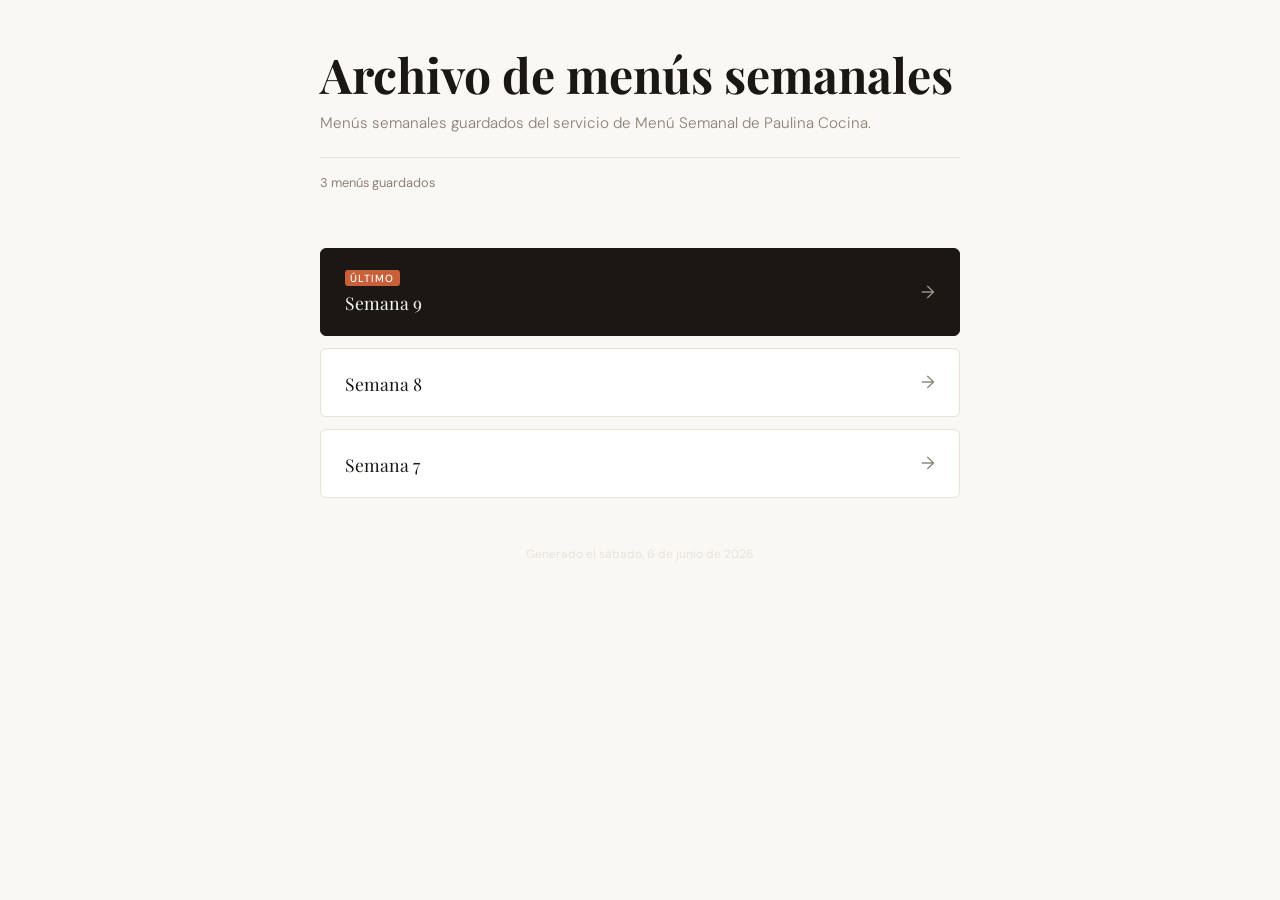
==== index.html @ 0492d706 "chore: regenerar index.html [skip ci]" ====
<!DOCTYPE html>
<html lang="es">
<head>
  <meta charset="UTF-8" />
  <meta name="viewport" content="width=device-width, initial-scale=1.0" />
  <title>Archivo de menús semanales</title>
  <link rel="preconnect" href="https://fonts.googleapis.com" />
  <link rel="preconnect" href="https://fonts.gstatic.com" crossorigin />
  <link href="https://fonts.googleapis.com/css2?family=Playfair+Display:wght@400;700&family=DM+Sans:wght@300;400;500&display=swap" rel="stylesheet" />
  <style>
    *, *::before, *::after { box-sizing: border-box; margin: 0; padding: 0; }

    :root {
      --bg: #faf8f4;
      --surface: #ffffff;
      --border: #e8e2d9;
      --text: #1a1714;
      --muted: #8a8076;
      --accent: #c8603a;
      --accent-light: #f5ede8;
      --latest-bg: #1a1714;
      --latest-text: #faf8f4;
    }

    body {
      background: var(--bg);
      color: var(--text);
      font-family: 'DM Sans', sans-serif;
      min-height: 100vh;
      padding: 3rem 1.5rem 5rem;
    }

    header {
      max-width: 640px;
      margin: 0 auto 3.5rem;
    }

    .eyebrow {
      font-size: 0.7rem;
      font-weight: 500;
      letter-spacing: 0.15em;
      text-transform: uppercase;
      color: var(--accent);
      margin-bottom: 0.75rem;
    }

    h1 {
      font-family: 'Playfair Display', serif;
      font-size: clamp(2rem, 5vw, 3rem);
      font-weight: 700;
      line-height: 1.1;
      color: var(--text);
    }

    .subtitle {
      margin-top: 0.75rem;
      font-size: 0.95rem;
      color: var(--muted);
      font-weight: 300;
    }

    .count {
      display: inline-block;
      margin-top: 1.5rem;
      font-size: 0.8rem;
      color: var(--muted);
      border-top: 1px solid var(--border);
      padding-top: 1rem;
      width: 100%;
    }

    .grid {
      max-width: 640px;
      margin: 0 auto;
      display: flex;
      flex-direction: column;
      gap: 0.75rem;
    }

    .card {
      display: grid;
      grid-template-columns: 1fr auto;
      grid-template-rows: auto auto;
      gap: 0.25rem 1rem;
      padding: 1.25rem 1.5rem;
      background: var(--surface);
      border: 1px solid var(--border);
      border-radius: 6px;
      text-decoration: none;
      color: inherit;
      transition: border-color 0.15s, box-shadow 0.15s, transform 0.15s;
      position: relative;
      overflow: hidden;
    }

    .card::before {
      content: '';
      position: absolute;
      left: 0; top: 0; bottom: 0;
      width: 3px;
      background: transparent;
      transition: background 0.15s;
    }

    .card:hover {
      border-color: var(--accent);
      box-shadow: 0 4px 20px rgba(200, 96, 58, 0.08);
      transform: translateX(2px);
    }

    .card:hover::before { background: var(--accent); }

    .card--latest {
      background: var(--latest-bg);
      border-color: var(--latest-bg);
      color: var(--latest-text);
    }

    .card--latest:hover {
      border-color: var(--accent);
      box-shadow: 0 4px 24px rgba(0,0,0,0.2);
    }

    .card-header {
      grid-column: 1;
      grid-row: 1;
      display: flex;
      align-items: center;
      gap: 0.5rem;
      min-height: 1.2rem;
    }

    .badge {
      font-size: 0.65rem;
      font-weight: 500;
      letter-spacing: 0.1em;
      text-transform: uppercase;
      background: var(--accent);
      color: white;
      padding: 0.15em 0.5em;
      border-radius: 3px;
    }

    .label {
      font-size: 0.75rem;
      color: var(--muted);
      font-weight: 300;
    }

    .card--latest .label { color: #a09890; }

    .card-title {
      grid-column: 1;
      grid-row: 2;
      font-family: 'Playfair Display', serif;
      font-size: 1.1rem;
      font-weight: 400;
      line-height: 1.3;
    }

    .card-arrow {
      grid-column: 2;
      grid-row: 1 / 3;
      display: flex;
      align-items: center;
      font-size: 1.1rem;
      color: var(--muted);
      transition: transform 0.15s, color 0.15s;
    }

    .card:hover .card-arrow {
      transform: translateX(3px);
      color: var(--accent);
    }

    .card--latest .card-arrow { color: #a09890; }
    .card--latest:hover .card-arrow { color: var(--accent); }

    .empty {
      max-width: 640px;
      margin: 0 auto;
      padding: 3rem;
      text-align: center;
      color: var(--muted);
      border: 1px dashed var(--border);
      border-radius: 6px;
      line-height: 2;
    }

    .empty code {
      font-size: 0.85rem;
      background: var(--border);
      padding: 0.1em 0.4em;
      border-radius: 3px;
    }

    footer {
      max-width: 640px;
      margin: 3rem auto 0;
      font-size: 0.75rem;
      color: var(--border);
      text-align: center;
    }
  </style>
</head>
<body>
  <header>
    <h1>Archivo de menús semanales</h1>
    <p class="subtitle">Menús semanales guardados del servicio de Menú Semanal de Paulina Cocina.</p>
    <span class="count">3 menús guardados</span>
  </header>

  <main class="grid">
    
      <a href="menus/menu_semana_9.html" class="card card--latest">
        
          <div class="card-header">
            <span class="badge">Último</span>
          </div>
        
        <div class="card-title">Semana 9</div>
        <div class="card-arrow">→</div>
      </a>

      <a href="menus/menu_semana_8.html" class="card">
        
        
        <div class="card-title">Semana 8</div>
        <div class="card-arrow">→</div>
      </a>

      <a href="menus/menu_semana_7.html" class="card">
        
        
        <div class="card-title">Semana 7</div>
        <div class="card-arrow">→</div>
      </a>
  </main>

  <footer>
    Generado el sábado, 6 de junio de 2026
  </footer>
</body>
</html>
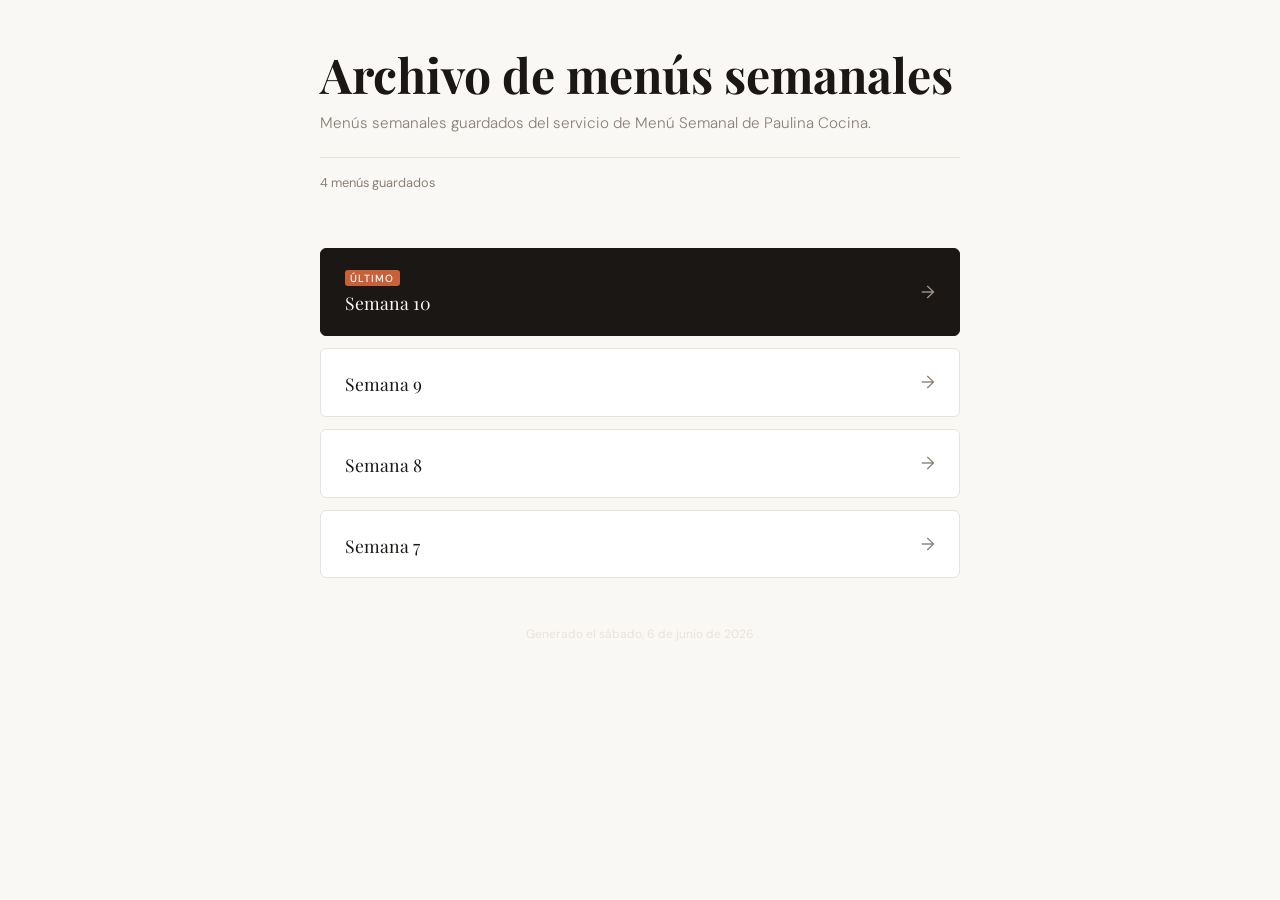
==== commit a31dcf4b: "chore: regenerar index.html [skip ci]" ====
--- a/index.html
+++ b/index.html
@@ -207,16 +207,23 @@
   <header>
     <h1>Archivo de menús semanales</h1>
     <p class="subtitle">Menús semanales guardados del servicio de Menú Semanal de Paulina Cocina.</p>
-    <span class="count">3 menús guardados</span>
+    <span class="count">4 menús guardados</span>
   </header>
 
   <main class="grid">
     
-      <a href="menus/menu_semana_9.html" class="card card--latest">
+      <a href="menus/menu_semana_10.html" class="card card--latest">
         
           <div class="card-header">
             <span class="badge">Último</span>
           </div>
+        
+        <div class="card-title">Semana 10</div>
+        <div class="card-arrow">→</div>
+      </a>
+
+      <a href="menus/menu_semana_9.html" class="card">
+        
         
         <div class="card-title">Semana 9</div>
         <div class="card-arrow">→</div>
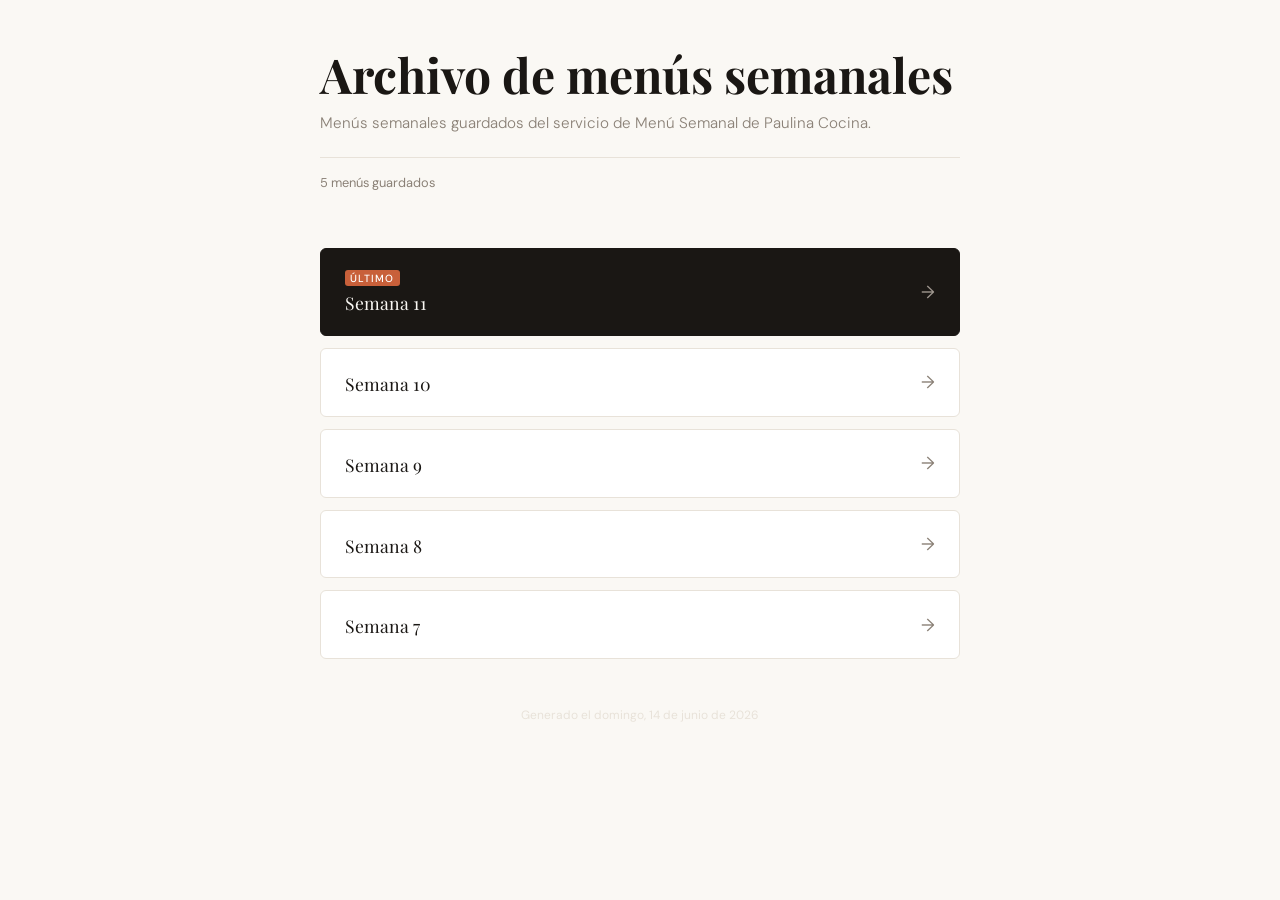
==== commit adaac14d: "chore: regenerar index.html [skip ci]" ====
--- a/index.html
+++ b/index.html
@@ -207,17 +207,24 @@
   <header>
     <h1>Archivo de menús semanales</h1>
     <p class="subtitle">Menús semanales guardados del servicio de Menú Semanal de Paulina Cocina.</p>
-    <span class="count">4 menús guardados</span>
+    <span class="count">5 menús guardados</span>
   </header>
 
   <main class="grid">
     
-      <a href="menus/menu_semana_10.html" class="card card--latest">
+      <a href="menus/menu_semana_11.html" class="card card--latest">
         
           <div class="card-header">
             <span class="badge">Último</span>
           </div>
         
+        <div class="card-title">Semana 11</div>
+        <div class="card-arrow">→</div>
+      </a>
+
+      <a href="menus/menu_semana_10.html" class="card">
+        
+        
         <div class="card-title">Semana 10</div>
         <div class="card-arrow">→</div>
       </a>
@@ -245,7 +252,7 @@
   </main>
 
   <footer>
-    Generado el sábado, 6 de junio de 2026
+    Generado el domingo, 14 de junio de 2026
   </footer>
 </body>
 </html>
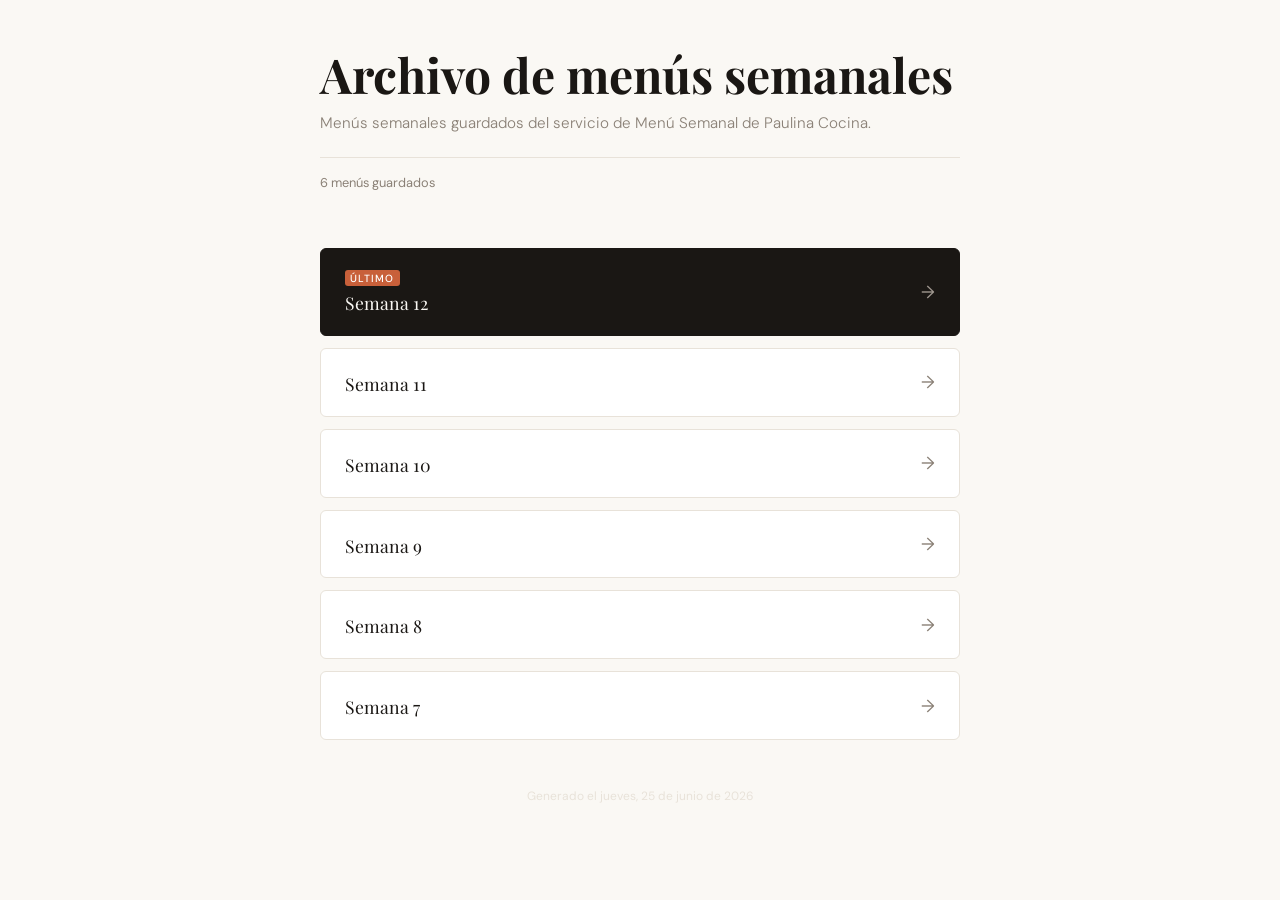
==== commit eafdc92e: "chore: regenerar index.html [skip ci]" ====
--- a/index.html
+++ b/index.html
@@ -207,17 +207,24 @@
   <header>
     <h1>Archivo de menús semanales</h1>
     <p class="subtitle">Menús semanales guardados del servicio de Menú Semanal de Paulina Cocina.</p>
-    <span class="count">5 menús guardados</span>
+    <span class="count">6 menús guardados</span>
   </header>
 
   <main class="grid">
     
-      <a href="menus/menu_semana_11.html" class="card card--latest">
+      <a href="menus/menu_semana_12.html" class="card card--latest">
         
           <div class="card-header">
             <span class="badge">Último</span>
           </div>
         
+        <div class="card-title">Semana 12</div>
+        <div class="card-arrow">→</div>
+      </a>
+
+      <a href="menus/menu_semana_11.html" class="card">
+        
+        
         <div class="card-title">Semana 11</div>
         <div class="card-arrow">→</div>
       </a>
@@ -252,7 +259,7 @@
   </main>
 
   <footer>
-    Generado el domingo, 14 de junio de 2026
+    Generado el jueves, 25 de junio de 2026
   </footer>
 </body>
 </html>
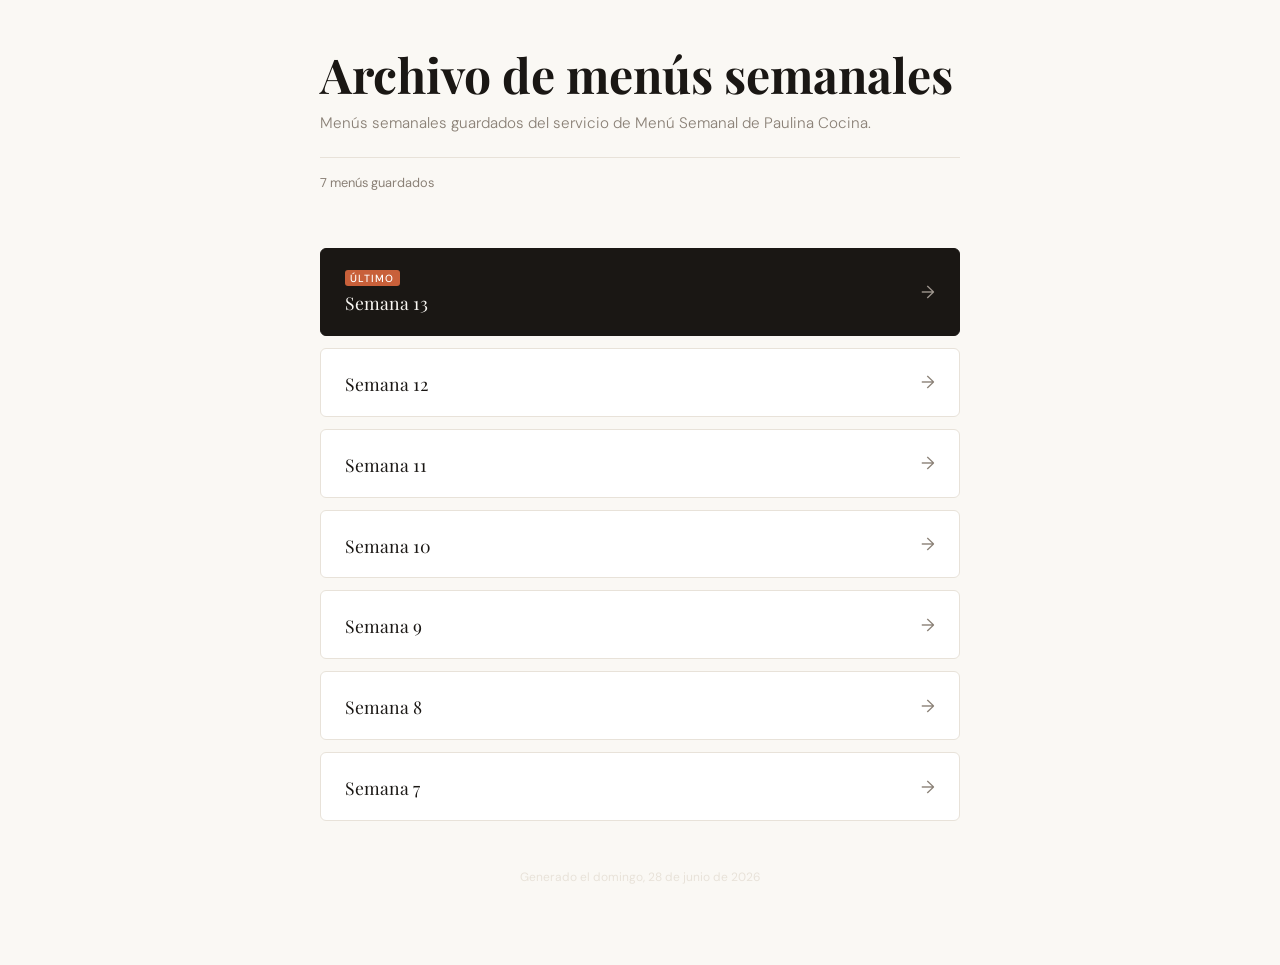
==== commit 36843919: "chore: regenerar index.html [skip ci]" ====
--- a/index.html
+++ b/index.html
@@ -207,17 +207,24 @@
   <header>
     <h1>Archivo de menús semanales</h1>
     <p class="subtitle">Menús semanales guardados del servicio de Menú Semanal de Paulina Cocina.</p>
-    <span class="count">6 menús guardados</span>
+    <span class="count">7 menús guardados</span>
   </header>
 
   <main class="grid">
     
-      <a href="menus/menu_semana_12.html" class="card card--latest">
+      <a href="menus/menu_semana_13.html" class="card card--latest">
         
           <div class="card-header">
             <span class="badge">Último</span>
           </div>
         
+        <div class="card-title">Semana 13</div>
+        <div class="card-arrow">→</div>
+      </a>
+
+      <a href="menus/menu_semana_12.html" class="card">
+        
+        
         <div class="card-title">Semana 12</div>
         <div class="card-arrow">→</div>
       </a>
@@ -259,7 +266,7 @@
   </main>
 
   <footer>
-    Generado el jueves, 25 de junio de 2026
+    Generado el domingo, 28 de junio de 2026
   </footer>
 </body>
 </html>
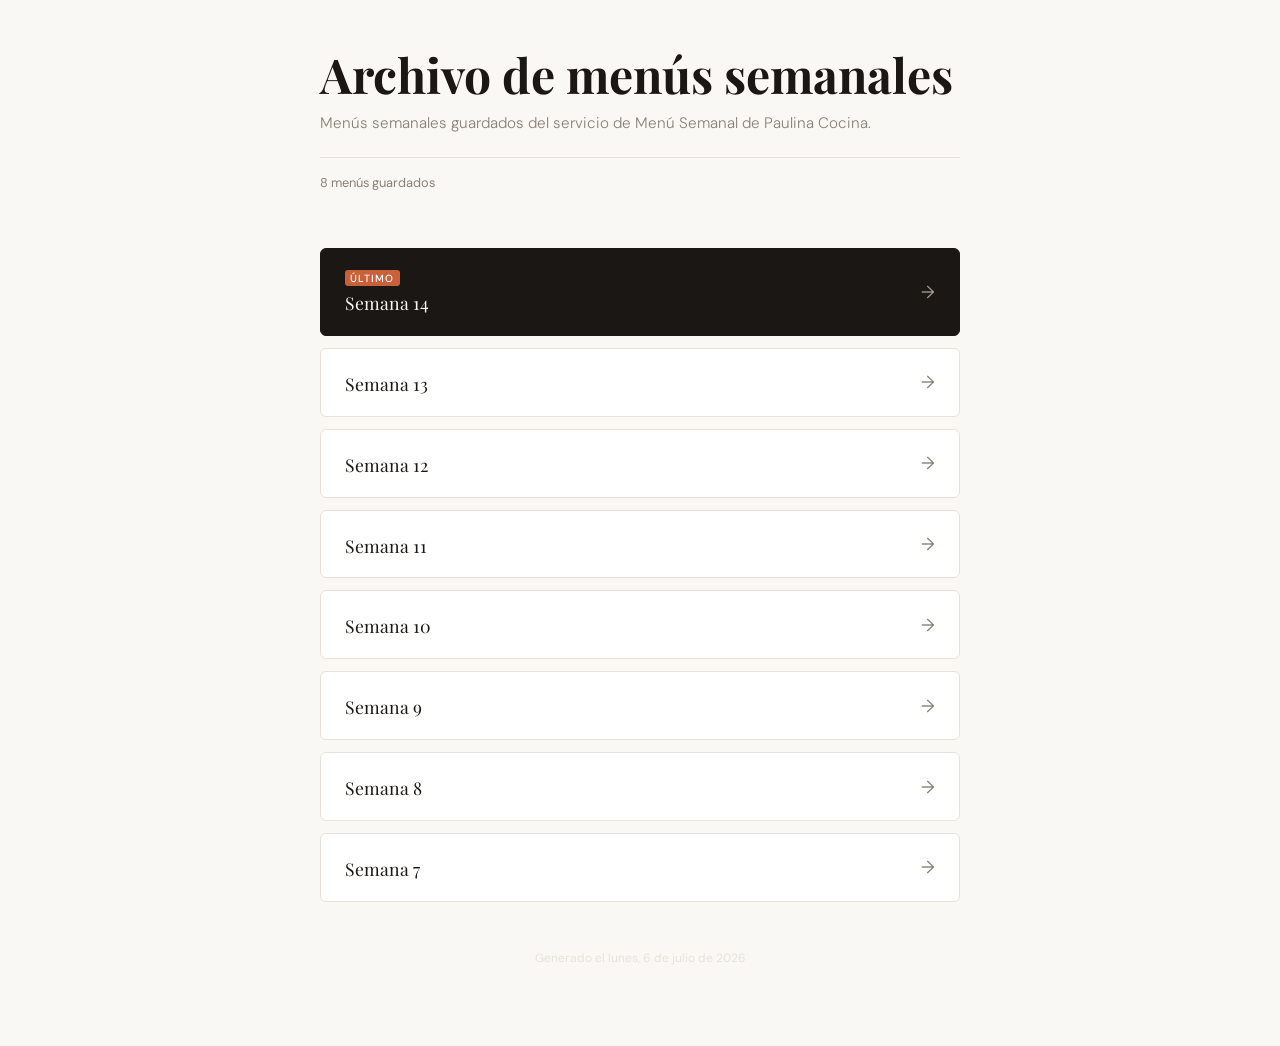
==== commit 7c382305: "chore: regenerar index.html [skip ci]" ====
--- a/index.html
+++ b/index.html
@@ -207,17 +207,24 @@
   <header>
     <h1>Archivo de menús semanales</h1>
     <p class="subtitle">Menús semanales guardados del servicio de Menú Semanal de Paulina Cocina.</p>
-    <span class="count">7 menús guardados</span>
+    <span class="count">8 menús guardados</span>
   </header>
 
   <main class="grid">
     
-      <a href="menus/menu_semana_13.html" class="card card--latest">
+      <a href="menus/menu_semana_14.html" class="card card--latest">
         
           <div class="card-header">
             <span class="badge">Último</span>
           </div>
         
+        <div class="card-title">Semana 14</div>
+        <div class="card-arrow">→</div>
+      </a>
+
+      <a href="menus/menu_semana_13.html" class="card">
+        
+        
         <div class="card-title">Semana 13</div>
         <div class="card-arrow">→</div>
       </a>
@@ -266,7 +273,7 @@
   </main>
 
   <footer>
-    Generado el domingo, 28 de junio de 2026
+    Generado el lunes, 6 de julio de 2026
   </footer>
 </body>
 </html>
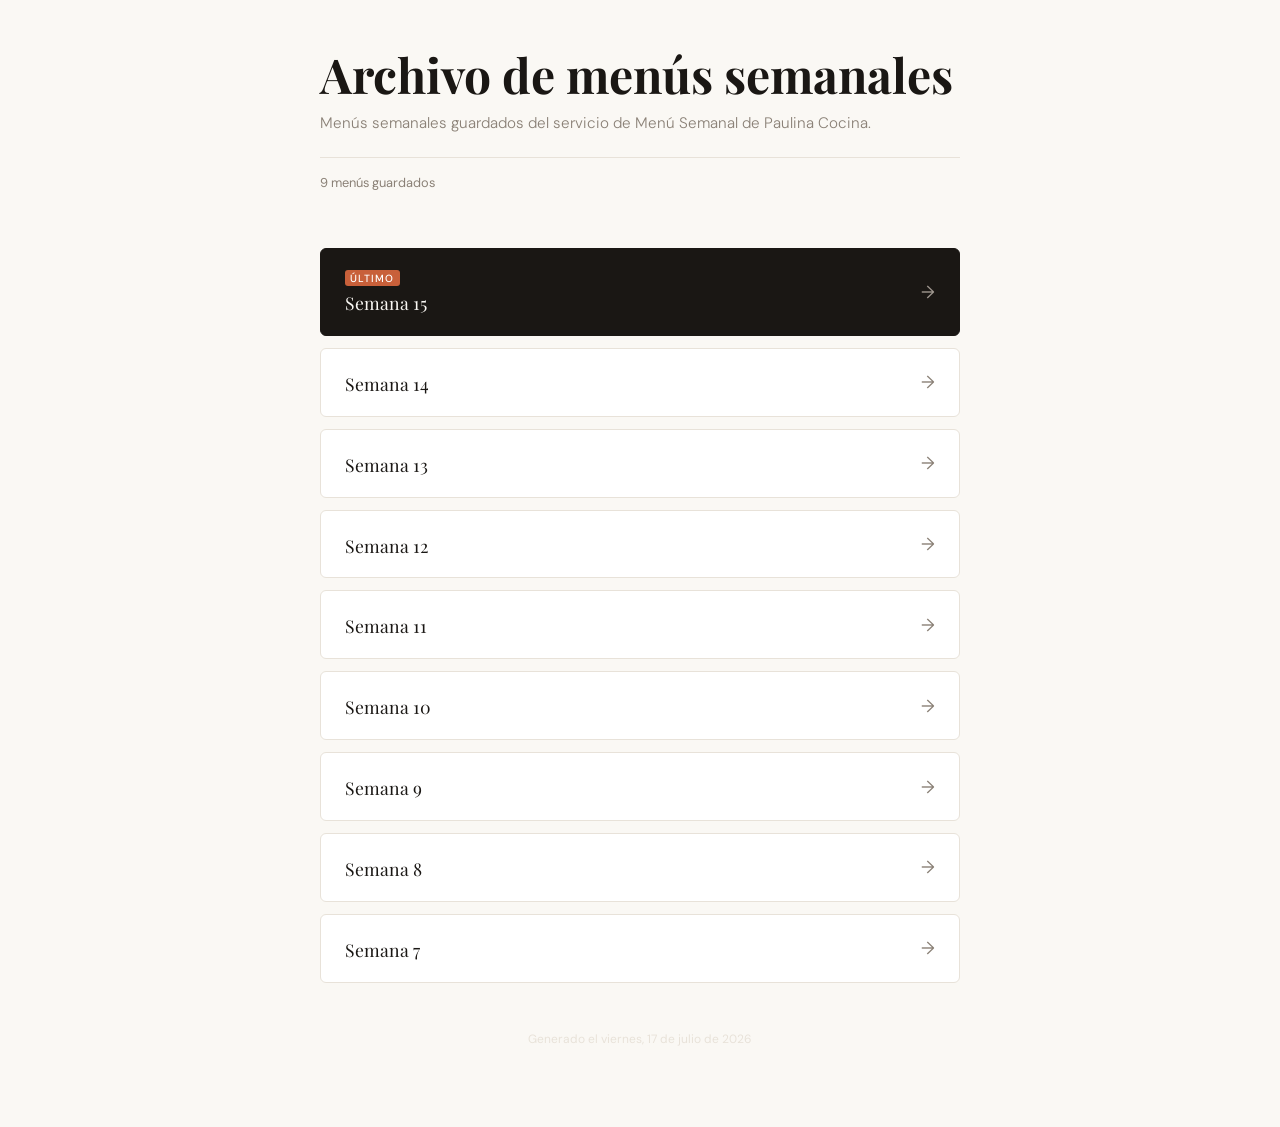
==== commit e4b17ee7: "chore: regenerar index.html [skip ci]" ====
--- a/index.html
+++ b/index.html
@@ -207,17 +207,24 @@
   <header>
     <h1>Archivo de menús semanales</h1>
     <p class="subtitle">Menús semanales guardados del servicio de Menú Semanal de Paulina Cocina.</p>
-    <span class="count">8 menús guardados</span>
+    <span class="count">9 menús guardados</span>
   </header>
 
   <main class="grid">
     
-      <a href="menus/menu_semana_14.html" class="card card--latest">
+      <a href="menus/menu_semana_15.html" class="card card--latest">
         
           <div class="card-header">
             <span class="badge">Último</span>
           </div>
         
+        <div class="card-title">Semana 15</div>
+        <div class="card-arrow">→</div>
+      </a>
+
+      <a href="menus/menu_semana_14.html" class="card">
+        
+        
         <div class="card-title">Semana 14</div>
         <div class="card-arrow">→</div>
       </a>
@@ -273,7 +280,7 @@
   </main>
 
   <footer>
-    Generado el lunes, 6 de julio de 2026
+    Generado el viernes, 17 de julio de 2026
   </footer>
 </body>
 </html>
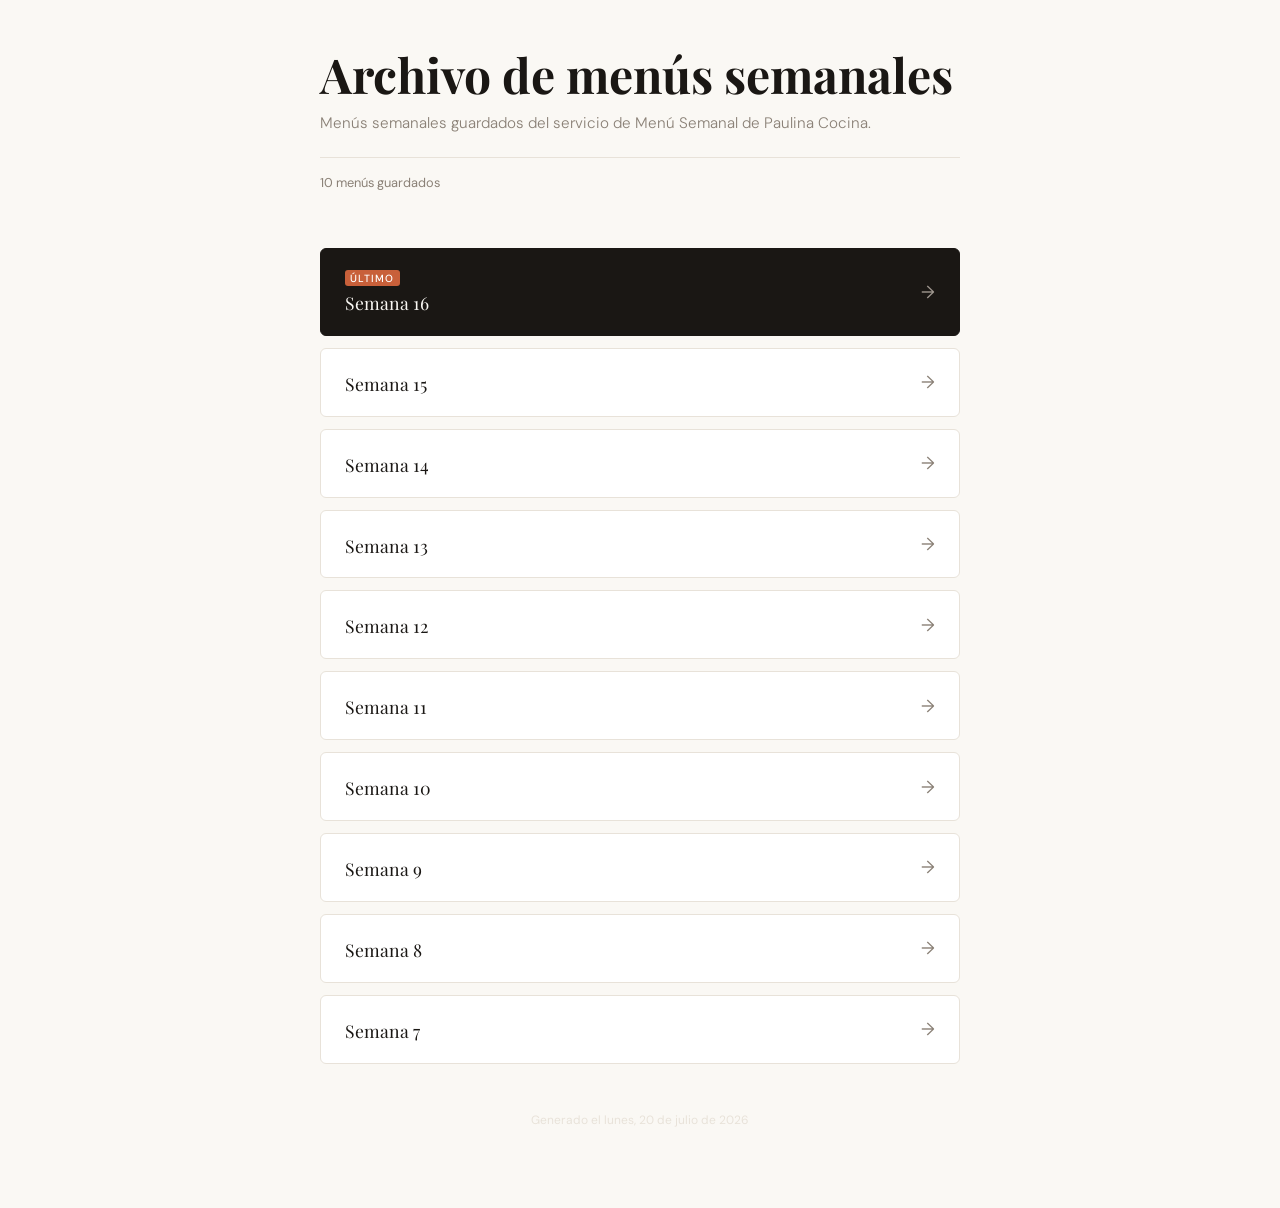
==== commit 9e6c067d: "chore: regenerar index.html [skip ci]" ====
--- a/index.html
+++ b/index.html
@@ -207,17 +207,24 @@
   <header>
     <h1>Archivo de menús semanales</h1>
     <p class="subtitle">Menús semanales guardados del servicio de Menú Semanal de Paulina Cocina.</p>
-    <span class="count">9 menús guardados</span>
+    <span class="count">10 menús guardados</span>
   </header>
 
   <main class="grid">
     
-      <a href="menus/menu_semana_15.html" class="card card--latest">
+      <a href="menus/menu_semana_16.html" class="card card--latest">
         
           <div class="card-header">
             <span class="badge">Último</span>
           </div>
         
+        <div class="card-title">Semana 16</div>
+        <div class="card-arrow">→</div>
+      </a>
+
+      <a href="menus/menu_semana_15.html" class="card">
+        
+        
         <div class="card-title">Semana 15</div>
         <div class="card-arrow">→</div>
       </a>
@@ -280,7 +287,7 @@
   </main>
 
   <footer>
-    Generado el viernes, 17 de julio de 2026
+    Generado el lunes, 20 de julio de 2026
   </footer>
 </body>
 </html>
